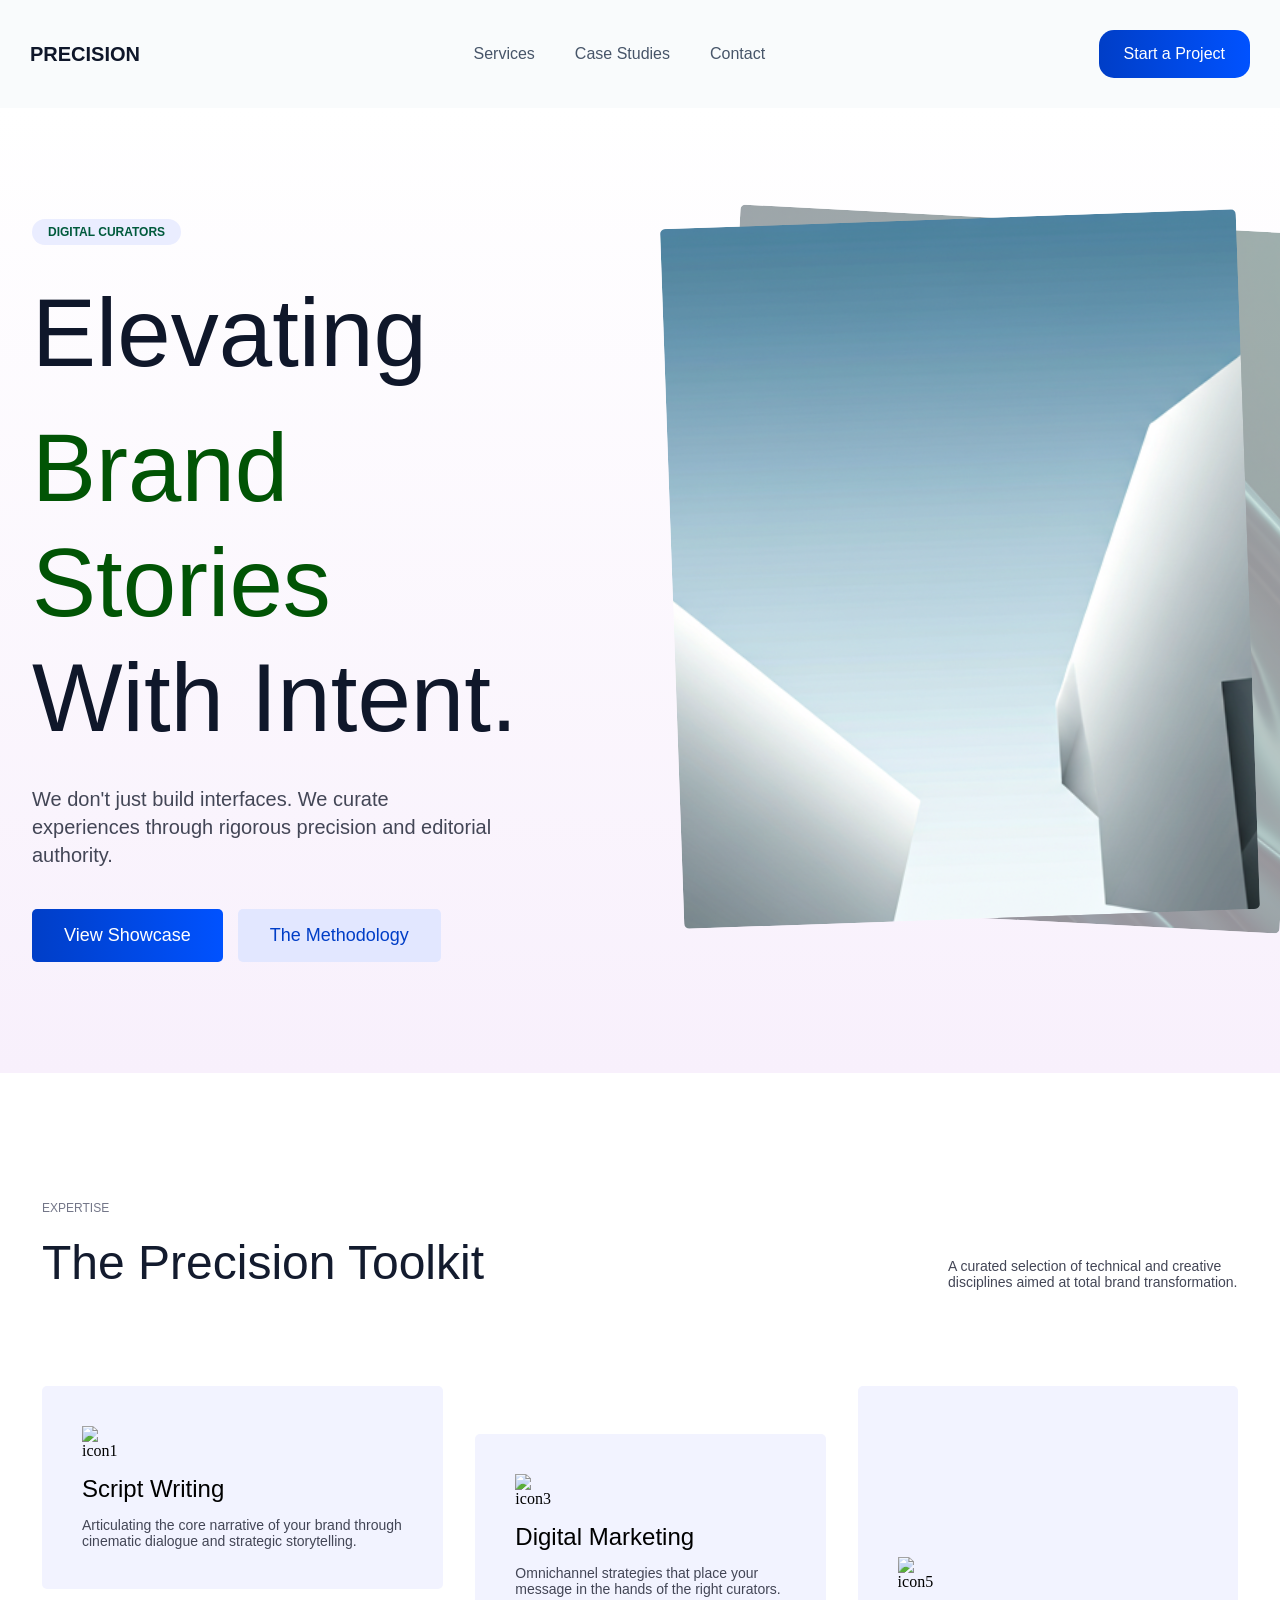
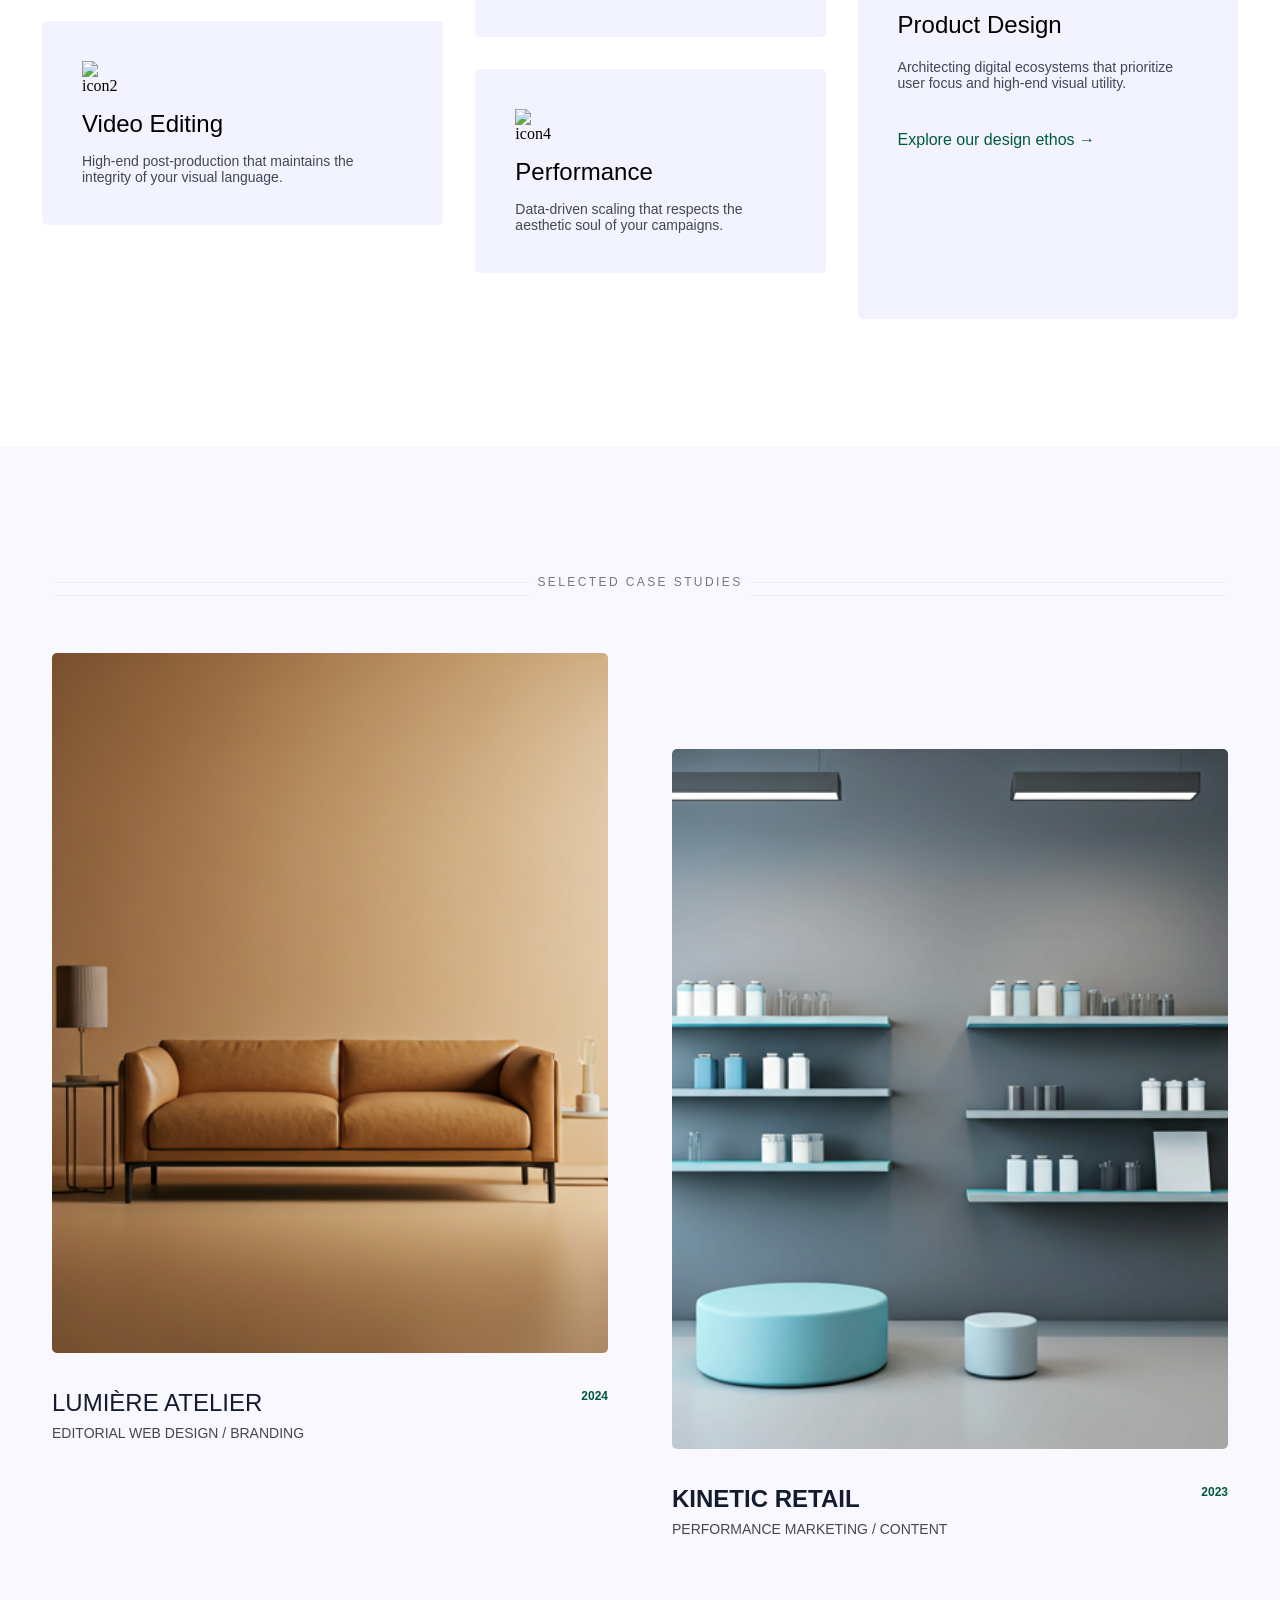
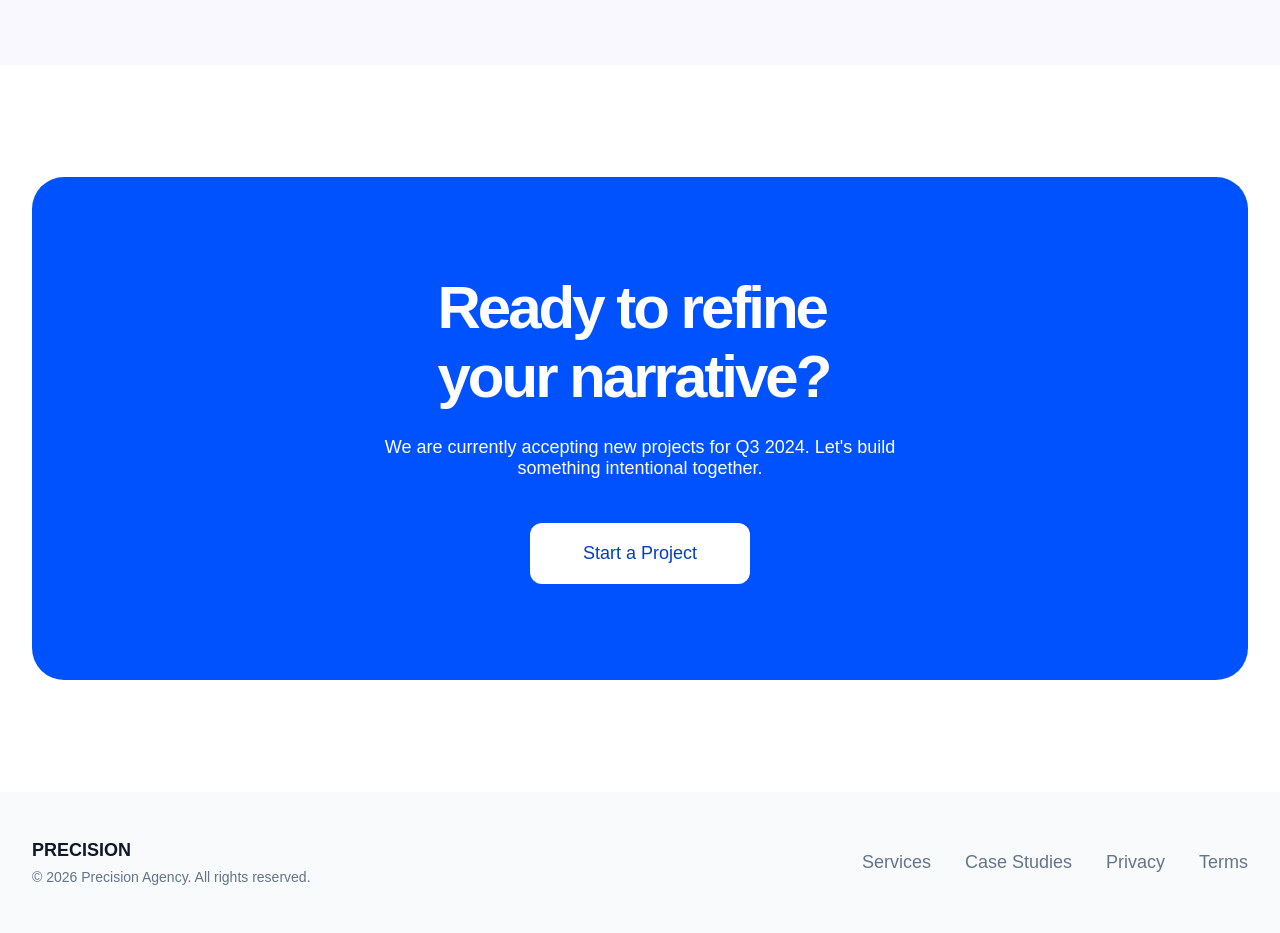
==== index.html @ 5e7b875f "Commit remaining page updates" ====
<!DOCTYPE html>
<html lang="en">

<head>
    <meta charset="UTF-8">
    <meta name="viewport" content="width=device-width, initial-scale=1.0">
    <link rel="stylesheet" href="style.css">
    <link rel="stylesheet" href="https://fonts.google.com/share?selection.family=Manrope:wght@200..800">
    <link rel="stylesheet"
        href="https://fonts.google.com/share?selection.family=Inter:ital,opsz,wght@0,14..32,100..900;1,14..32,100..900|Manrope:wght@200..800">
    <title>Precision</title>
</head>

<body>
    <div class="topnavbar">
        <div class="nav-container1">
            PRECISION
        </div>
        <div class="nav-container2">
            <a href="services-overview.html">Services</a>
            <a href="case-studies.html">Case Studies</a>
            <a href="contact-us.html">Contact</a>
        </div>
        <div class="nav-button">
            Start a Project
        </div>
    </div>
    <div class="main">
        <div class="main-container1">
            <div class="main-container1-1">
                <div class="container1-1-subtopic1">
                    DIGITAL CURATORS
                </div>
                <div class="container1-1-subtopic2">
                    Elevating <p>Brand Stories</p> With Intent.
                </div>
                <div class="container1-1-subtopic3">
                    We don't just build interfaces. We curate experiences through rigorous precision and editorial
                    authority.
                </div>
                <div class="container1-1-subtopic4">
                    <div class="container1-1-button1">
                        View Showcase
                    </div>
                    <div class="container1-1-button2">
                        The Methodology
                    </div>
                </div>
            </div>
            <div class="main-container1-2">
                <img src="images/homepage-img/image2.png" alt="Description of the image" class="container1-2-image1">
                <img src="images/homepage-img/image1.png" alt="Description of the image" class="container1-2-image2">
            </div>
        </div>
        <div class="main-container2">
            <div class="main-container2-1">
                <div class="main-container2-1-1">
                    <div class="main-container2-1-1-subtopic1">
                        EXPERTISE
                    </div>
                    <div class="main-container2-1-1-subtopic2">
                        The Precision Toolkit
                    </div>
                </div>
                <div class="main-container2-1-2">
                    A curated selection of technical and creative
                    disciplines aimed at total brand transformation.
                </div>
            </div>
            <div class="main-container2-2">
                <div class="main-container2-2-column1">
                    <div class="main-container2-2-column1-1">
                        <div class="container2-2-icon">
                            <img src="images/homepage-img/icons/icon1.png" alt="icon1">
                        </div>
                        <div class="container2-2-heading">
                            Script Writing
                        </div>
                        <div class="container2-2-description">
                            Articulating the core narrative of your brand through cinematic dialogue and strategic
                            storytelling.
                        </div>
                    </div>
                    <div class="main-container2-2-column1-2">
                        <div class="container2-2-icon">
                            <img src="images/homepage-img/icons/icon2.png" alt="icon2">
                        </div>
                        <div class="container2-2-heading">
                            Video Editing
                        </div>
                        <div class="container2-2-description">
                            High-end post-production that maintains the integrity of your visual language.
                        </div>
                    </div>
                </div>
                <div class="main-container2-2-column2">
                    <div class="main-container2-2-column2-1">
                        <div class="container2-2-icon">
                            <img src="images/homepage-img/icons/icon3.png" alt="icon3">
                        </div>
                        <div class="container2-2-heading">
                            Digital Marketing
                        </div>
                        <div class="container2-2-description">
                            Omnichannel strategies that place your message in the hands of the right curators.
                        </div>
                    </div>
                    <div class="main-container2-2-column2-2">
                        <div class="container2-2-icon">
                            <img src="images/homepage-img/icons/icon4.png" alt="icon4">
                        </div>
                        <div class="container2-2-heading">
                            Performance
                        </div>
                        <div class="container2-2-description">
                            Data-driven scaling that respects the aesthetic soul of your campaigns.
                        </div>
                    </div>
                </div>
                <div class="main-container2-2-column3">
                    <div class="container2-2-icon">
                        <img src="images/homepage-img/icons/icon5.png" alt="icon5">
                    </div>
                    <div class="container2-2-heading">
                        Product Design
                    </div>
                    <div class="container2-2-description">
                        Architecting digital ecosystems that prioritize user focus and high-end visual utility.
                    </div>
                    <div class="container2-2-link">
                        Explore our design ethos →
                    </div>
                </div>
            </div>
        </div>
        <div class="main-container3">
            <div class="main-container3-1">
                <div class="main-container3-1-divider">
                    <img src="images/homepage-img/Horizontal Divider.png" alt="divider">
                </div>
                <div class="main-container3-1-subtopic1">
                    SELECTED CASE STUDIES
                </div>
                <div class="main-container3-1-divider">
                    <img src="images/homepage-img/Horizontal Divider.png" alt="divider">
                </div>
            </div>
            <div class="main-container3-2">
                <div class="main-container3-2-subtopic1">
                    <div class="container3-2-subtopic1-1">
                        <img src="images/homepage-img/image3.png" alt="image3">
                    </div>
                    <div class="container3-2-subtopic1-2">
                        <div class="con3-2-subtopic1-2-1">
                            <div class="con3-2-subtopic1-2-1-1">
                                LUMIÈRE ATELIER
                            </div>
                            <div class="con3-2-subtopic1-2-1-2">
                                EDITORIAL WEB DESIGN / BRANDING
                            </div>
                        </div>
                        <div class="con3-2-subtopic1-2-2">
                            2024
                        </div>
                    </div>
                </div>
                <div class="main-container3-2-subtopic2">
                    <div class="container3-2-subtopic2-1">
                        <img src="images/homepage-img/image4.png" alt="images4">
                    </div>
                    <div class="container3-2-subtopic2-2">
                        <div class="con3-2-subtopic2-2-1">
                            <div class="con3-2-subtopic2-2-1-1">
                                KINETIC RETAIL
                            </div>
                            <div class="con3-2-subtopic2-2-1-2">
                                PERFORMANCE MARKETING / CONTENT
                            </div>
                        </div>
                        <div class="con3-2-subtopic2-2-2">
                            2023
                        </div>
                    </div>
                </div>
            </div>
        </div>
        <div class="main-container4">
            <div class="main-container4-1">
                <div class="main-container4-1-heading">
                    Ready to refine your narrative?
                </div>
                <div class="main-container4-1-description">
                    We are currently accepting new projects for Q3 2024. Let's build something intentional together.
                </div>
                <div class="main-container4-1-button">
                    Start a Project
                </div>
            </div>
        </div>
    </div>
    <div class="footer">
        <div class="footer1">
            <div class="footer1-heading">
                PRECISION
            </div>
            <div class="footer1-description">
                © 2026 Precision Agency. All rights reserved.
            </div>
        </div>
        <div class="footer2">
            <a href="services-overview.html">Services</a>
            <a href="case-studies.html">Case Studies</a>
            <a href="#">Privacy</a>
            <a href="#">Terms</a>
        </div>
    </div>
</body>

</html>
---- style.css ----
* {
    margin: 0;
    padding: 0;
}

/* navbar */
.topnavbar {
    width: 100%;
    height: auto;
    display: flex;
    justify-content: space-between;
    align-items: center;
    padding: 30px;
    box-sizing: border-box;
    background-color: #F8FAFCCC;
}

.nav-container1 {
    font-size: 20px;
    font-family: Manrope, sans-serif;
    font-weight: 700;
    font-style: normal;
    color: #0F172A;
}

.nav-container2 {
    display: flex;
    gap: 40px;
    justify-content: center;
    align-items: center;
    font-family: inter, sans-serif;
    font-weight: 400;
}

.nav-container2 a {
    font-size: 16px;
    text-decoration: none;
    color: #475569;
}

.nav-button {
    padding: 15px 25px;
    background: linear-gradient(to right, #003EC7, #0052FF);
    color: white;
    border: none;
    border-radius: 15px;
    font-weight: 500;
    font-size: 16px;
    font-family: manrope, sans-serif;
    cursor: pointer;
}

/* MAIN */
/* MAIN CONTAINER1 */

.main-container1 {
    width: 100%;
    height: auto;
    display: flex;
    padding: 110.5px 32px;
    box-sizing: border-box;
    gap: 64px;
    background: linear-gradient(to bottom, #ffffff, #f8f0fc);
}

/* MAIN CONTAINER1-1 */
.main-container1-1 {
    display: flex;
    flex-direction: column;
    gap: 30px;
    width: 50%;
}

.container1-1-subtopic1 {
    font-size: 12px;
    font-weight: 700;
    font-family: inter, sans-serif;
    color: #005A3C;
    background-color: #EAEDFF;
    padding: 6px 16px;
    border-radius: 45px;
    width: fit-content;
}

.container1-1-subtopic2 {
    font-size: 96px;
    font-weight: 400;
    font-family: manrope, sans-serif;
    color: #0F172A;
    line-height: 1.2;
}

.container1-1-subtopic2>p {
    font-size: 96px;
    font-weight: 400;
    font-family: inter, sans-serif;
    color: #015405;
    margin-top: 20px;
    word-spacing: 100px;
}

.container1-1-subtopic3 {
    font-size: 20px;
    font-weight: 400;
    font-family: inter, sans-serif;
    color: #434656;
    width: 80%;
    line-height: 28px;
}

.container1-1-subtopic4 {
    display: flex;
    gap: 15px;
    margin-top: 10px;
}

.container1-1-button1 {
    padding: 16px 32px;
    background: linear-gradient(to right, #003EC7, #0052FF);
    color: white;
    border: none;
    border-radius: 5px;
    font-weight: 500;
    font-size: 18px;
    font-family: manrope, sans-serif;
    cursor: pointer;
}

.container1-1-button2 {
    padding: 16px 32px;
    background-color: #E2E7FF;
    color: #003EC7;
    font-size: 18px;
    font-weight: 500;
    font-family: manrope, sans-serif;
    border-radius: 5px;
    cursor: pointer;
}

/* MAIN CONTAINER1-2 */
.main-container1-2 {
    width: 50%;
    display: grid;
}

.main-container1-2>img {
    grid-area: 1 / 1;
    width: 100%;
    max-width: 576px;
    height: 700px;
    border-radius: 5px;
    object-fit: cover;
}

.container1-2-image1 {
    z-index: 2;
    transform: rotate(-2deg);
}

.container1-2-image2 {
    z-index: 1;
    transform: translateX(50px) rotate(3deg);
    opacity: 0.4;
}

/* MAIN CONTAINER2 */
.main-container2 {
    margin: 128px 42px;
    box-sizing: border-box;
    display: flex;
    flex-direction: column;
    gap: 96px;
}

/* MAIN CONTAINER2-1 */

.main-container2-1 {
    display: flex;
    justify-content: space-between;
    align-items: end;

}

.main-container2-1-1 {
    display: flex;
    flex-direction: column;
    gap: 20px;
}

.main-container2-1-1-subtopic1 {
    font-size: 12px;
    font-weight: 400;
    font-family: inter, sans-serif;
    color: #737688;
    width: fit-content;
}

.main-container2-1-1-subtopic2 {
    font-size: 48px;
    font-weight: 500;
    font-family: manrope, sans-serif;
    color: #131B2E;
}

.main-container2-1-2 {
    width: 290px;
    font-size: 14px;
    font-weight: 400;
    font-family: inter, sans-serif;
    color: #434656;

}

/* MAIN CONTAINER2-2 */

.main-container2-2 {
    display: flex;
    justify-content: space-evenly;
    gap: 32px;

}

.main-container2-2-column1 {
    padding-bottom: 25.25px;
    display: flex;
    flex-direction: column;
    gap: 32px;
}

.main-container2-2-column1-1 {
    display: flex;
    flex-direction: column;
    gap: 14.8px;
    background-color: #F2F3FF;
    padding: 40px;
    border-radius: 5px;
}

.main-container2-2-column1-2 {
    display: flex;
    flex-direction: column;
    gap: 14.8px;
    background-color: #F2F3FF;
    padding: 40px;
    border-radius: 5px;
}

.main-container2-2-column2 {
    padding-top: 48px;
    display: flex;
    flex-direction: column;
    gap: 32px;
}

.main-container2-2-column2-1 {
    display: flex;
    flex-direction: column;
    gap: 14.8px;
    background-color: #F2F3FF;
    padding: 40px;
    border-radius: 5px;
}

.main-container2-2-column2-2 {
    display: flex;
    flex-direction: column;
    gap: 14.8px;
    background-color: #F2F3FF;
    padding: 40px;
    border-radius: 5px;
}

.main-container2-2-column3 {
    display: flex;
    flex-direction: column;
    background: #F2F3FF;
    padding: 170.75px 40px;
    gap: 20px;
    border-radius: 5px;
}

.container2-2-icon {
    width: 24px;
}

.container2-2-heading {
    font-size: 24px;
    font-weight: 400;
    font-family: manrope, sans-serif;
}

.container2-2-description {
    font-size: 14px;
    font-weight: 400;
    font-family: inter, sans-serif;
    color: #434656;
}

.container2-2-link {
    padding-top: 20px;
    font-size: 16px;
    font-weight: 400;
    font-family: inter, sans-serif;
    color: #005A3C;
}

/* MAIN CONTAINER3 */

.main-container3 {
    display: flex;
    flex-direction: column;
    gap: 64px;
    padding: 128px 52px;
    background-color: #FAF8FF;
}

/* MAIN CONTAINER3-1 */

.main-container3-1 {
    display: flex;
    justify-content: space-around;
    align-items: center;
}

.main-container3-1-divider {
    background: #C3C5D933;
    height: 1px;
}

.main-container3-1-subtopic1 {
    font-size: 12px;
    font-weight: 400px;
    font-family: inter, sans-serif;
    letter-spacing: 2.4px;
    color: #737688;

}

/* MAIN CONTAINER3-2 */

.main-container3-2 {
    display: flex;
    justify-content: space-between;
}

.main-container3-2-subtopic1 {
    display: flex;
    flex-direction: column;
    gap: 32px;
}

.container3-2-subtopic1-1 > img{
    height: 700px;
    width: 556px;
    object-fit: cover;
    border-radius: 5px;
}

.container3-2-subtopic1-2 {
    display: flex;
    justify-content: space-between;
}

.con3-2-subtopic1-2-1 {
    display: flex;
    flex-direction: column;
    gap: 8px;
}

.con3-2-subtopic1-2-1-1 {
    font-size: 24px;
    font-weight: 400;
    font-family: manrope, sans-serif;
    color: #131B2E;
}

.con3-2-subtopic1-2-1-2 {
    font-size: 14px;
    font-weight: 400;
    font-family: inter, sans-serif;
    color: #434656;
}

.con3-2-subtopic1-2-2 {
    font-size: 12px;
    font-weight: 700;
    font-family: inter, sans-serif;
    color: #005A3C;

}

/* subtopic2 */

.main-container3-2-subtopic2 {
    display: flex;
    flex-direction: column;
    gap: 32px;
    padding-top: 96px;
}

.container3-2-subtopic2-1 > img{
    height: 700px;
    width: 556px;
    object-fit: cover;
    border-radius: 5px;
}

.container3-2-subtopic2-2 {
    display: flex;
    justify-content: space-between;
}

.con3-2-subtopic2-2-1 {
    display: flex;
    flex-direction: column;
    gap: 8px;
}

.con3-2-subtopic2-2-1-1 {
    font-size: 24px;
    font-weight: 800;
    font-family: manrope, sans-serif;
    color: #131B2E;
}

.con3-2-subtopic2-2-1-2 {
    font-size: 14px;
    font-weight: 400;
    font-family: inter, sans-serif;
    color: #434656;
}

.con3-2-subtopic2-2-2 {
    font-size: 12px;
    font-weight: 700;
    font-family: inter, sans-serif;
    color: #005A3C;

}

/* MAIN CONTAINER4 */

.main-container4{
    padding: 112px 32px ;
}

.main-container4-1{
    display:flex;
    flex-direction: column;
    align-items: center;
    padding: 96px;
    background-color: #0052FF;
    border-radius: 32px;
    gap: 32px;
}

.main-container4-1-heading{
    font-size: 60px;
    font-family: manrope, sans-serif;
    font-weight: 800;
    letter-spacing: -3px;
    color: #FFFFFF;
    height: 120px;
    width: 405px;
}

.main-container4-1-description{
    font-size: 18px;
    font-family: inter, sans-serif;
    font-weight: 400;
    width: 550.05px;
    text-align: center;
    color: #ffffff;
    padding: 12px;
}

.main-container4-1-button{
    font-size: 18px;
    font-family: manrope , sans-serif;
    font-weight: 500;
    width: 140.39px;
    text-align: center;
    color: #003EC7;
    border-radius: 12px;
    padding: 20px 40px;
    background-color: #ffffff;
}

/* footer */

.footer{
    display: flex;
    justify-content: space-between;
    align-items: center;
    padding: 48px 32px;
    background-color: #F8FAFC;
    border: 1px #E2E8F033;
}

.footer1{
    display: flex;
    flex-direction: column;
    gap: 8px;
}

.footer1-heading{
    font-size: 18px;
    font-family: manrope, sans-serif;
    font-weight: 900;
    color: #0F172A;
}

.footer1-description{
    font-size: 14px;
    font-family: inter, sans-serif;
    font-weight: 400;
    color: #64748B;
}

.footer2{
    display: flex;
    flex-direction: row;
    gap: 34px;
}

.footer2 > a{
    text-decoration: none;
    cursor: pointer;
    color: #64748B;
    font-size: 18px;
    font-weight: 400px;
    font-family: inter, sans-serif;
}
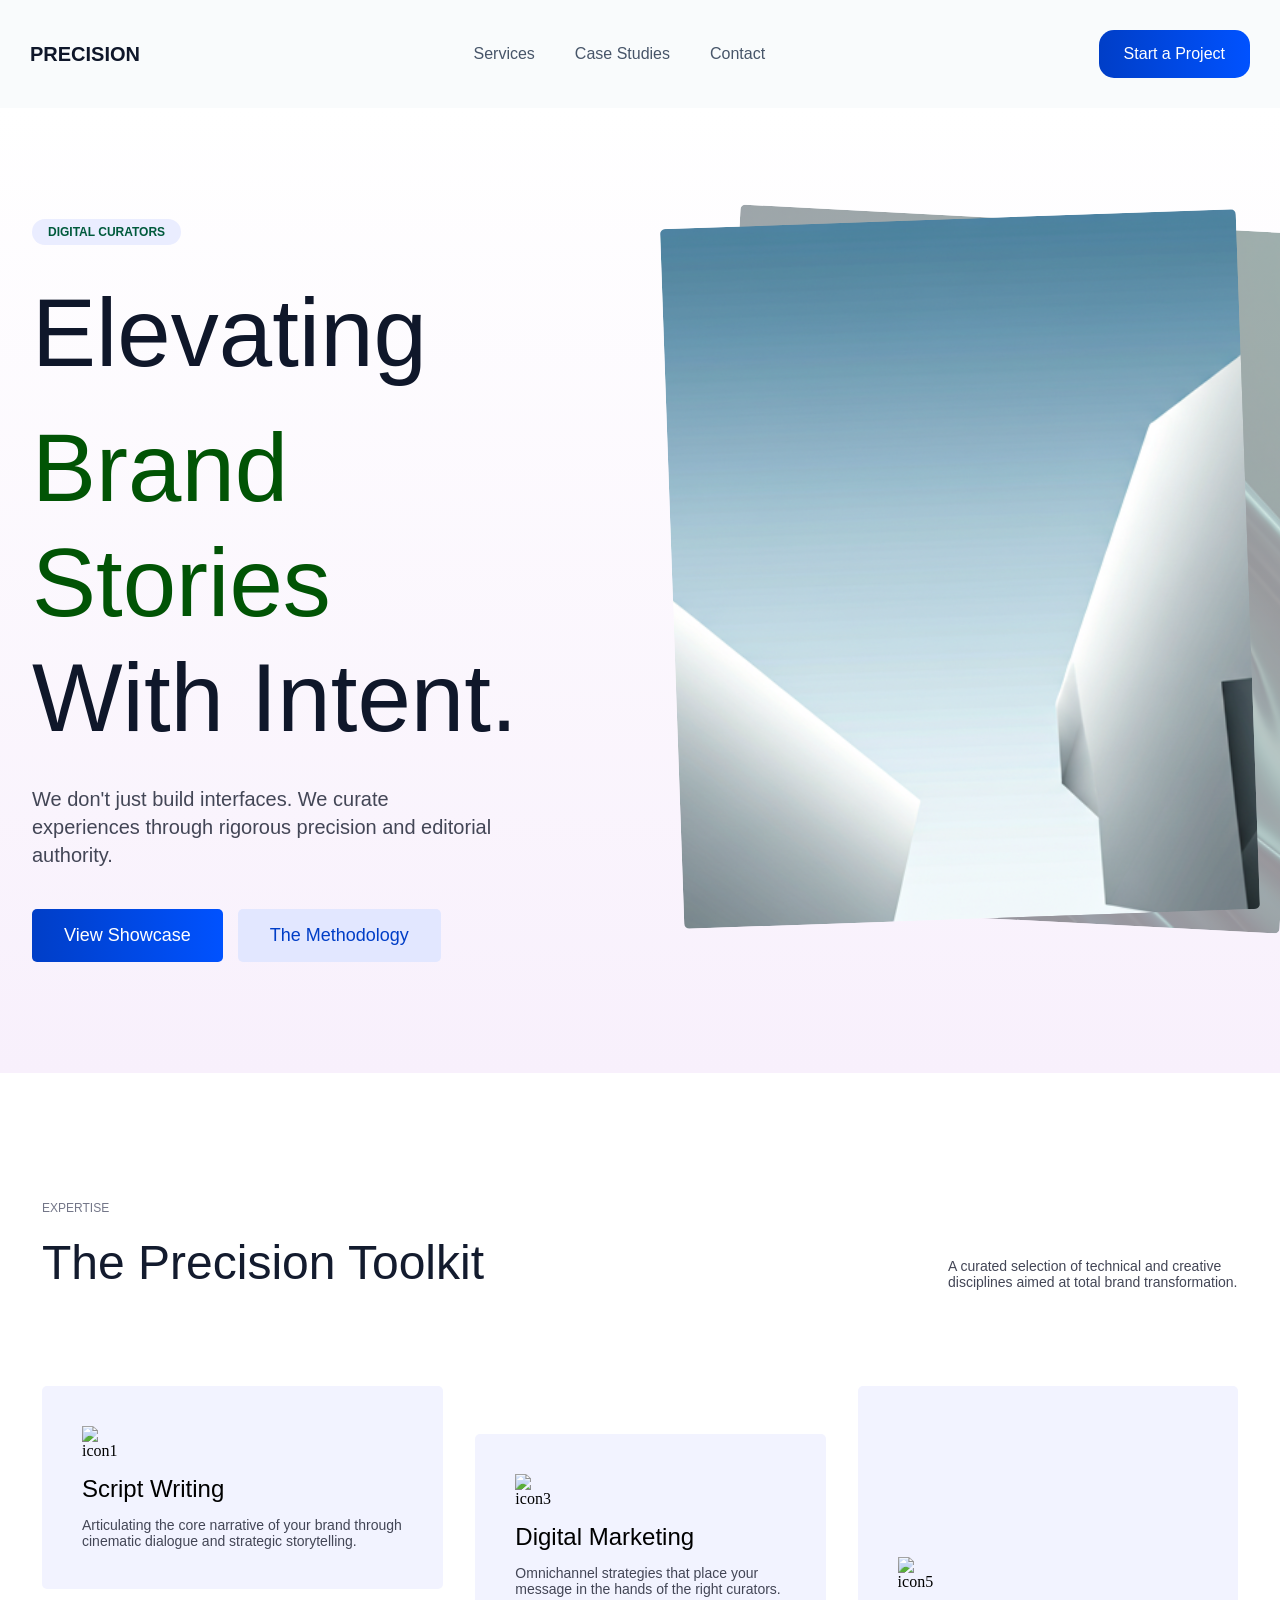
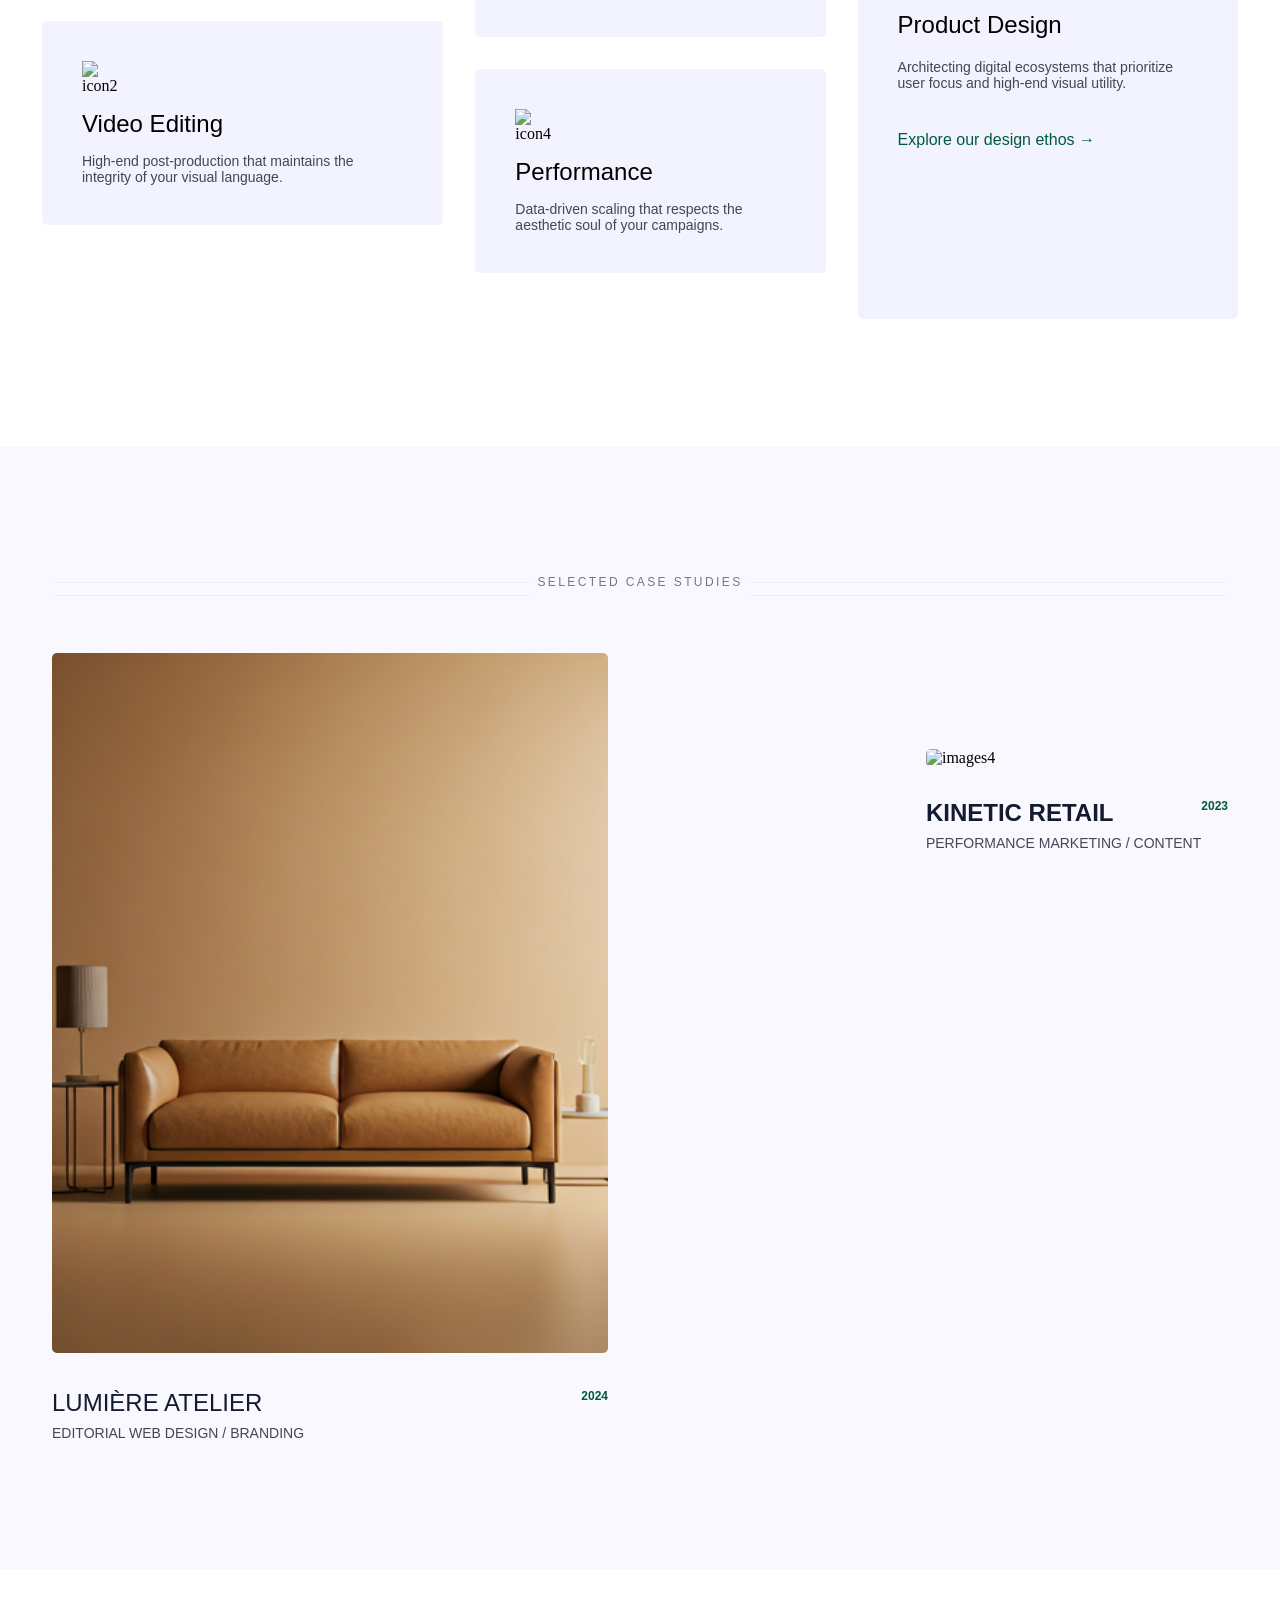
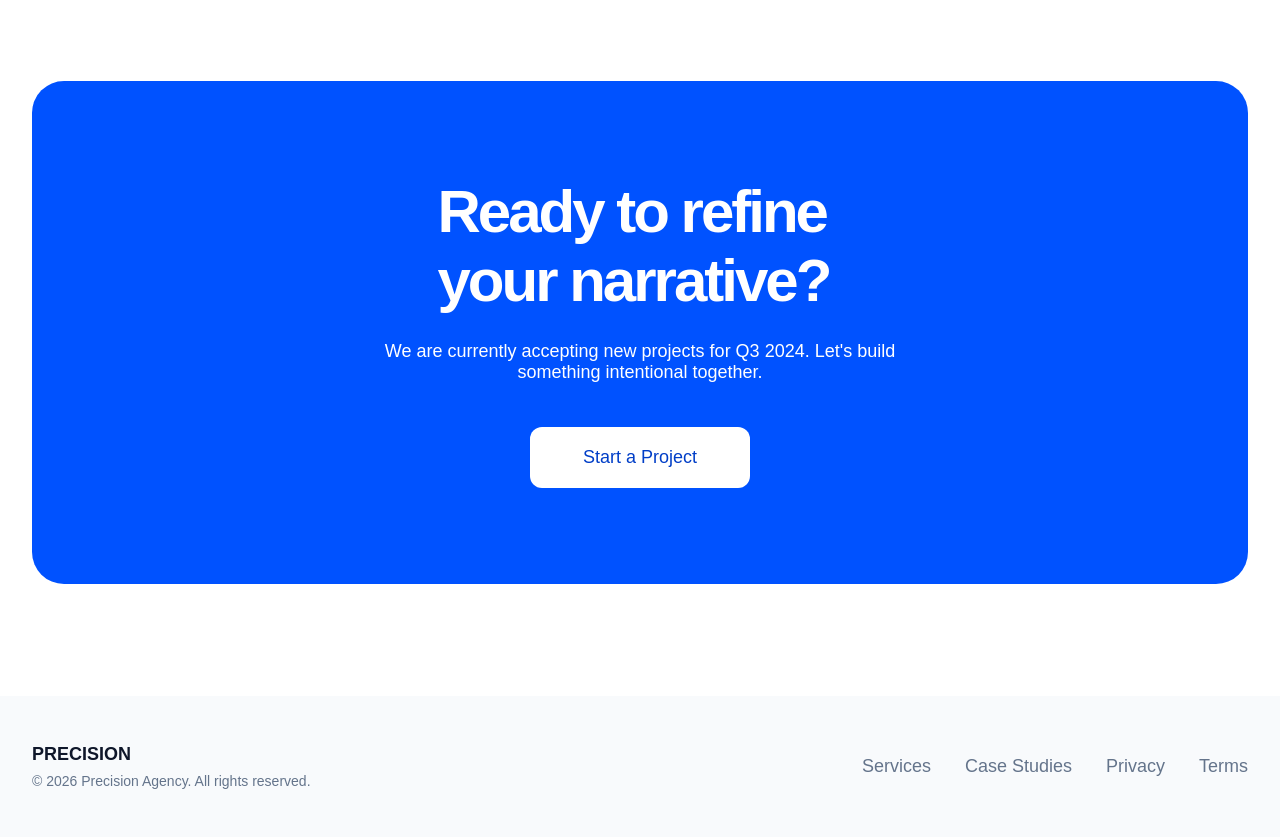
==== commit 4eab3e99: "path correction" ====
--- a/index.html
+++ b/index.html
@@ -17,9 +17,9 @@
             PRECISION
         </div>
         <div class="nav-container2">
-            <a href="services-overview.html">Services</a>
-            <a href="case-studies.html">Case Studies</a>
-            <a href="contact-us.html">Contact</a>
+            <a href="assests/services-overview.html">Services</a>
+            <a href="assests/case-studies.html">Case Studies</a>
+            <a href="assests/contact-us.html">Contact</a>
         </div>
         <div class="nav-button">
             Start a Project
@@ -166,7 +166,7 @@
                 </div>
                 <div class="main-container3-2-subtopic2">
                     <div class="container3-2-subtopic2-1">
-                        <img src="images/homepage-img/image4.png" alt="images4">
+                        <img src="cimages/homepage-img/image4.png" alt="images4">
                     </div>
                     <div class="container3-2-subtopic2-2">
                         <div class="con3-2-subtopic2-2-1">
@@ -208,8 +208,8 @@
             </div>
         </div>
         <div class="footer2">
-            <a href="services-overview.html">Services</a>
-            <a href="case-studies.html">Case Studies</a>
+            <a href="assests/services-overview.html">Services</a>
+            <a href="assests/case-studies.html">Case Studies</a>
             <a href="#">Privacy</a>
             <a href="#">Terms</a>
         </div>
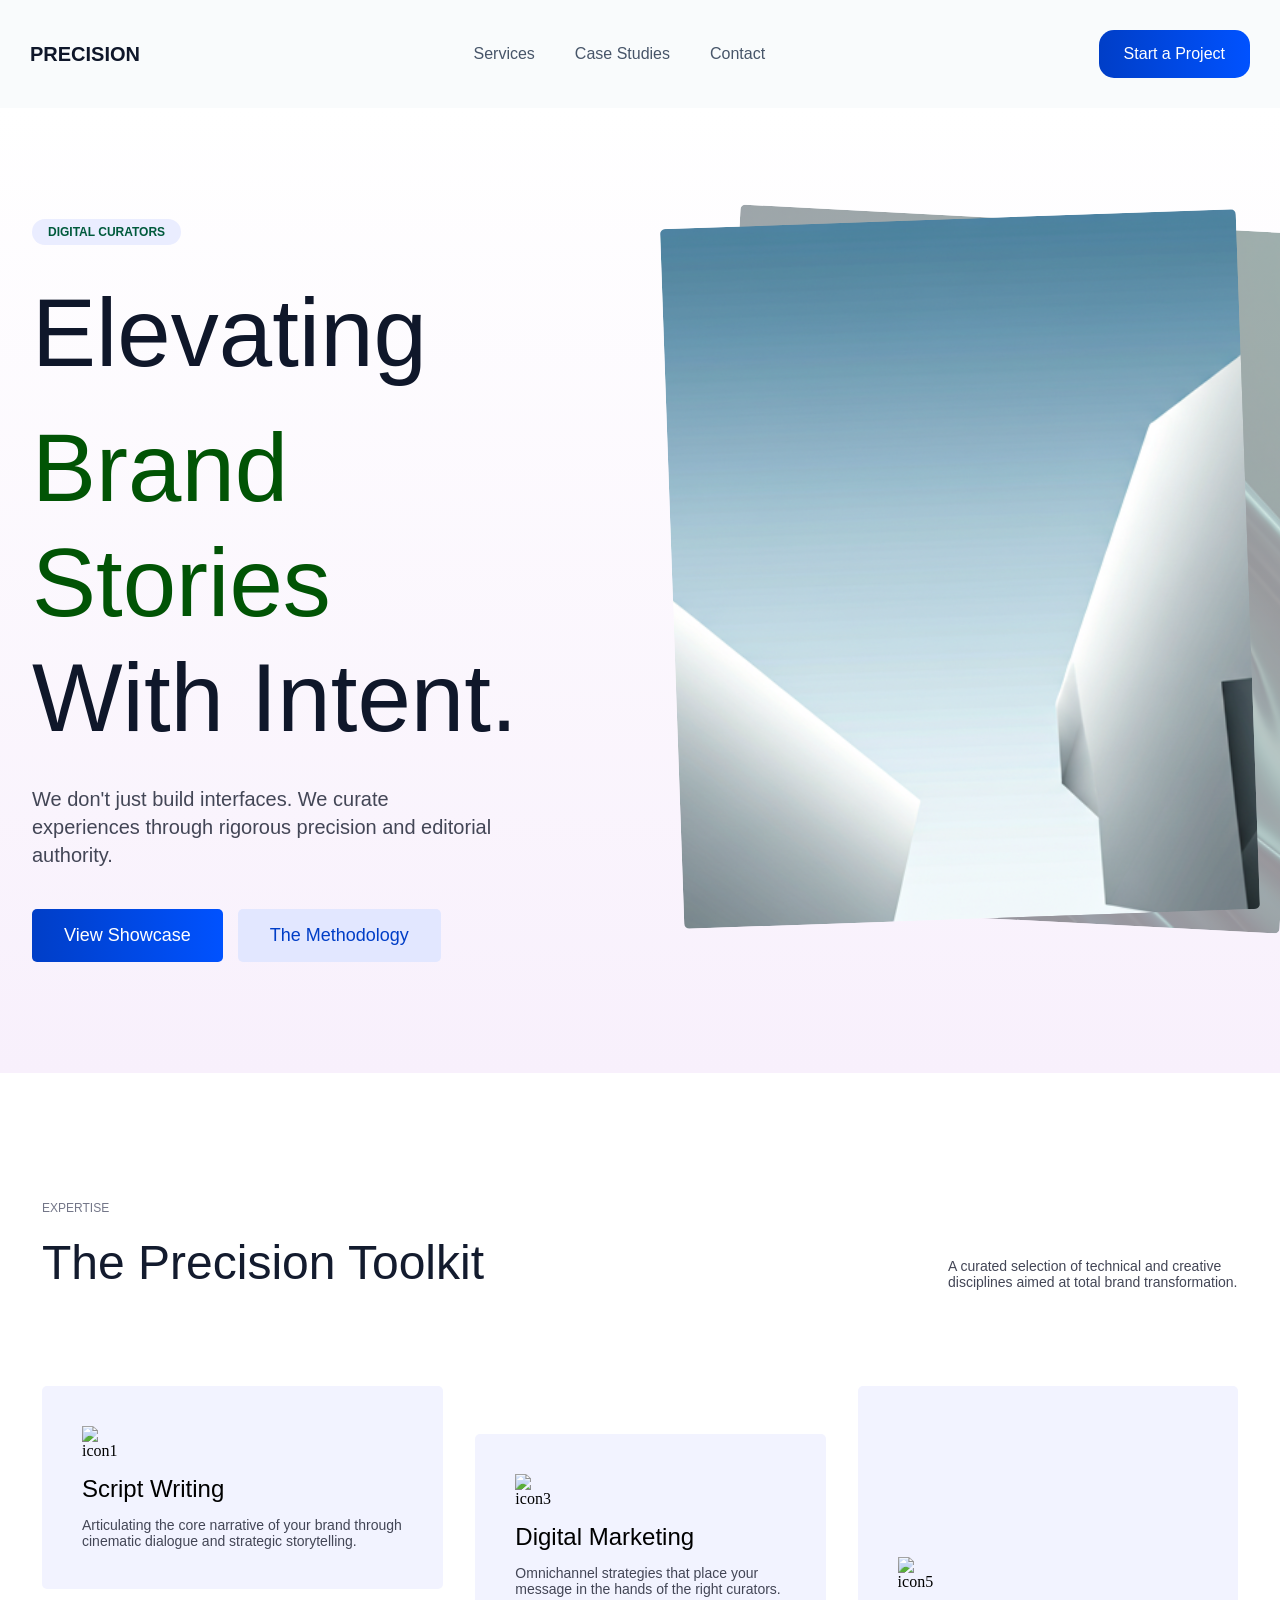
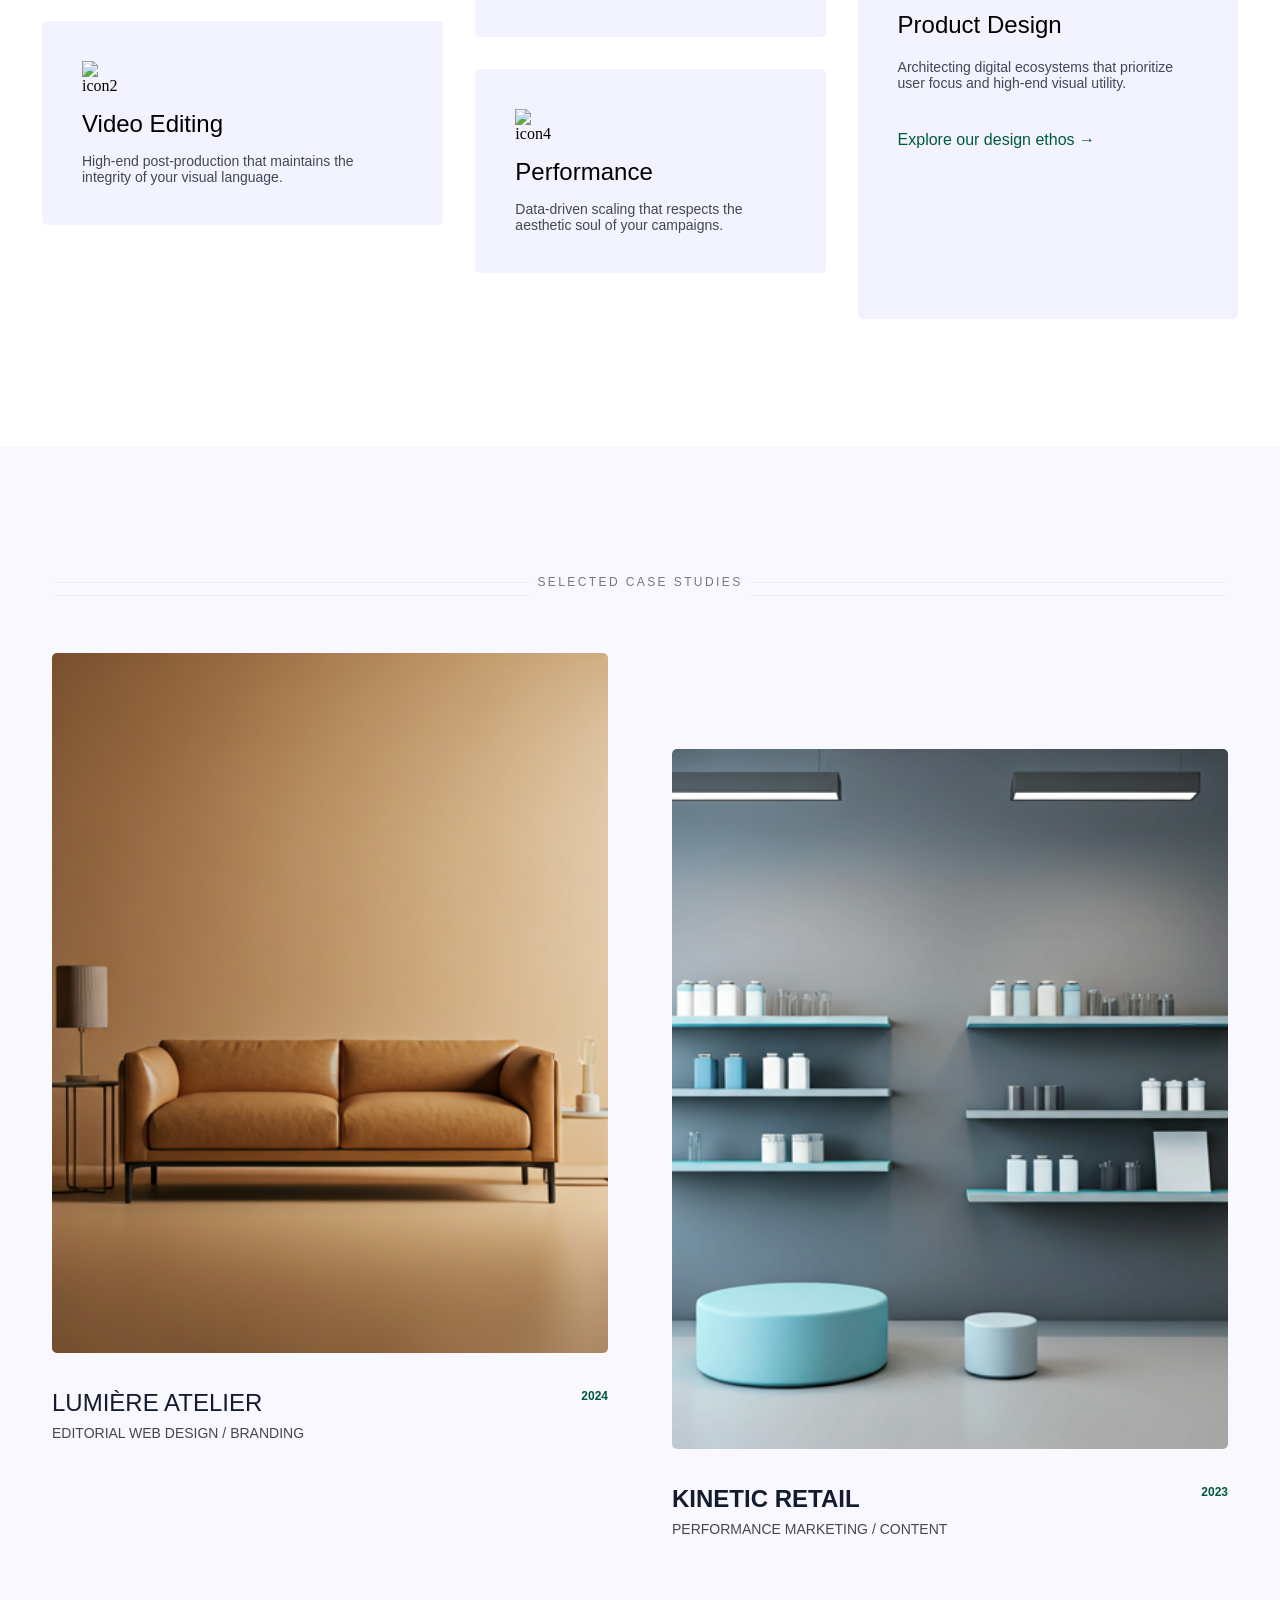
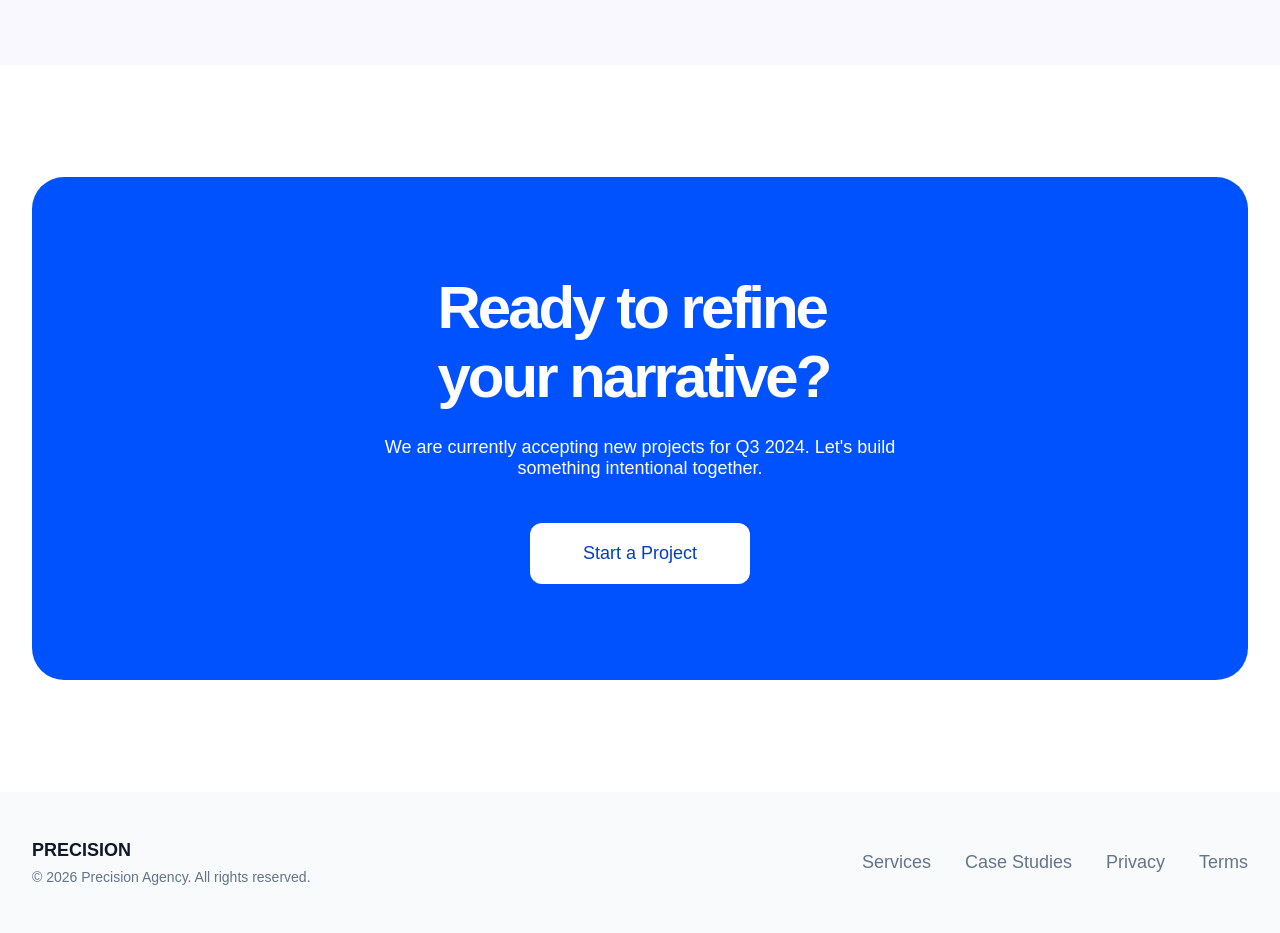
==== commit 10f06dd8: "fixing one error" ====
--- a/index.html
+++ b/index.html
@@ -166,7 +166,7 @@
                 </div>
                 <div class="main-container3-2-subtopic2">
                     <div class="container3-2-subtopic2-1">
-                        <img src="cimages/homepage-img/image4.png" alt="images4">
+                        <img src="images/homepage-img/image4.png" alt="images4">
                     </div>
                     <div class="container3-2-subtopic2-2">
                         <div class="con3-2-subtopic2-2-1">
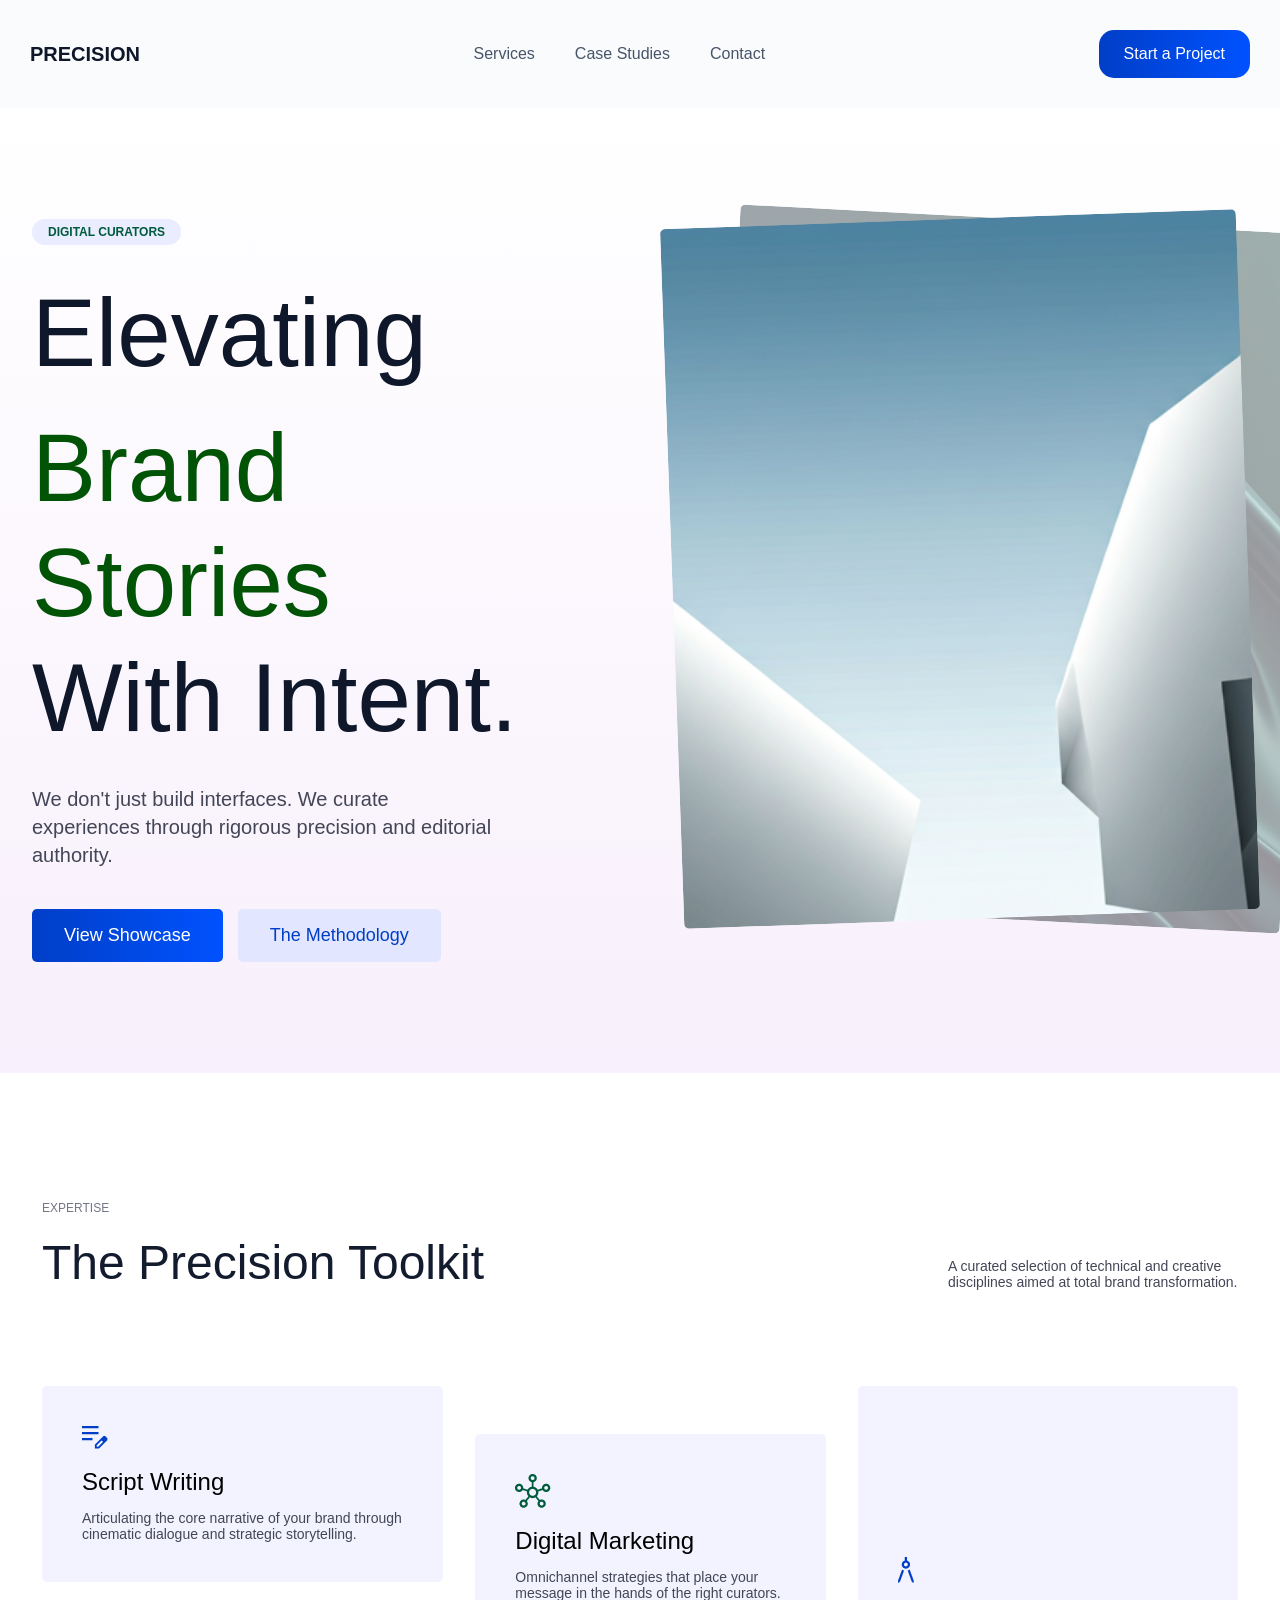
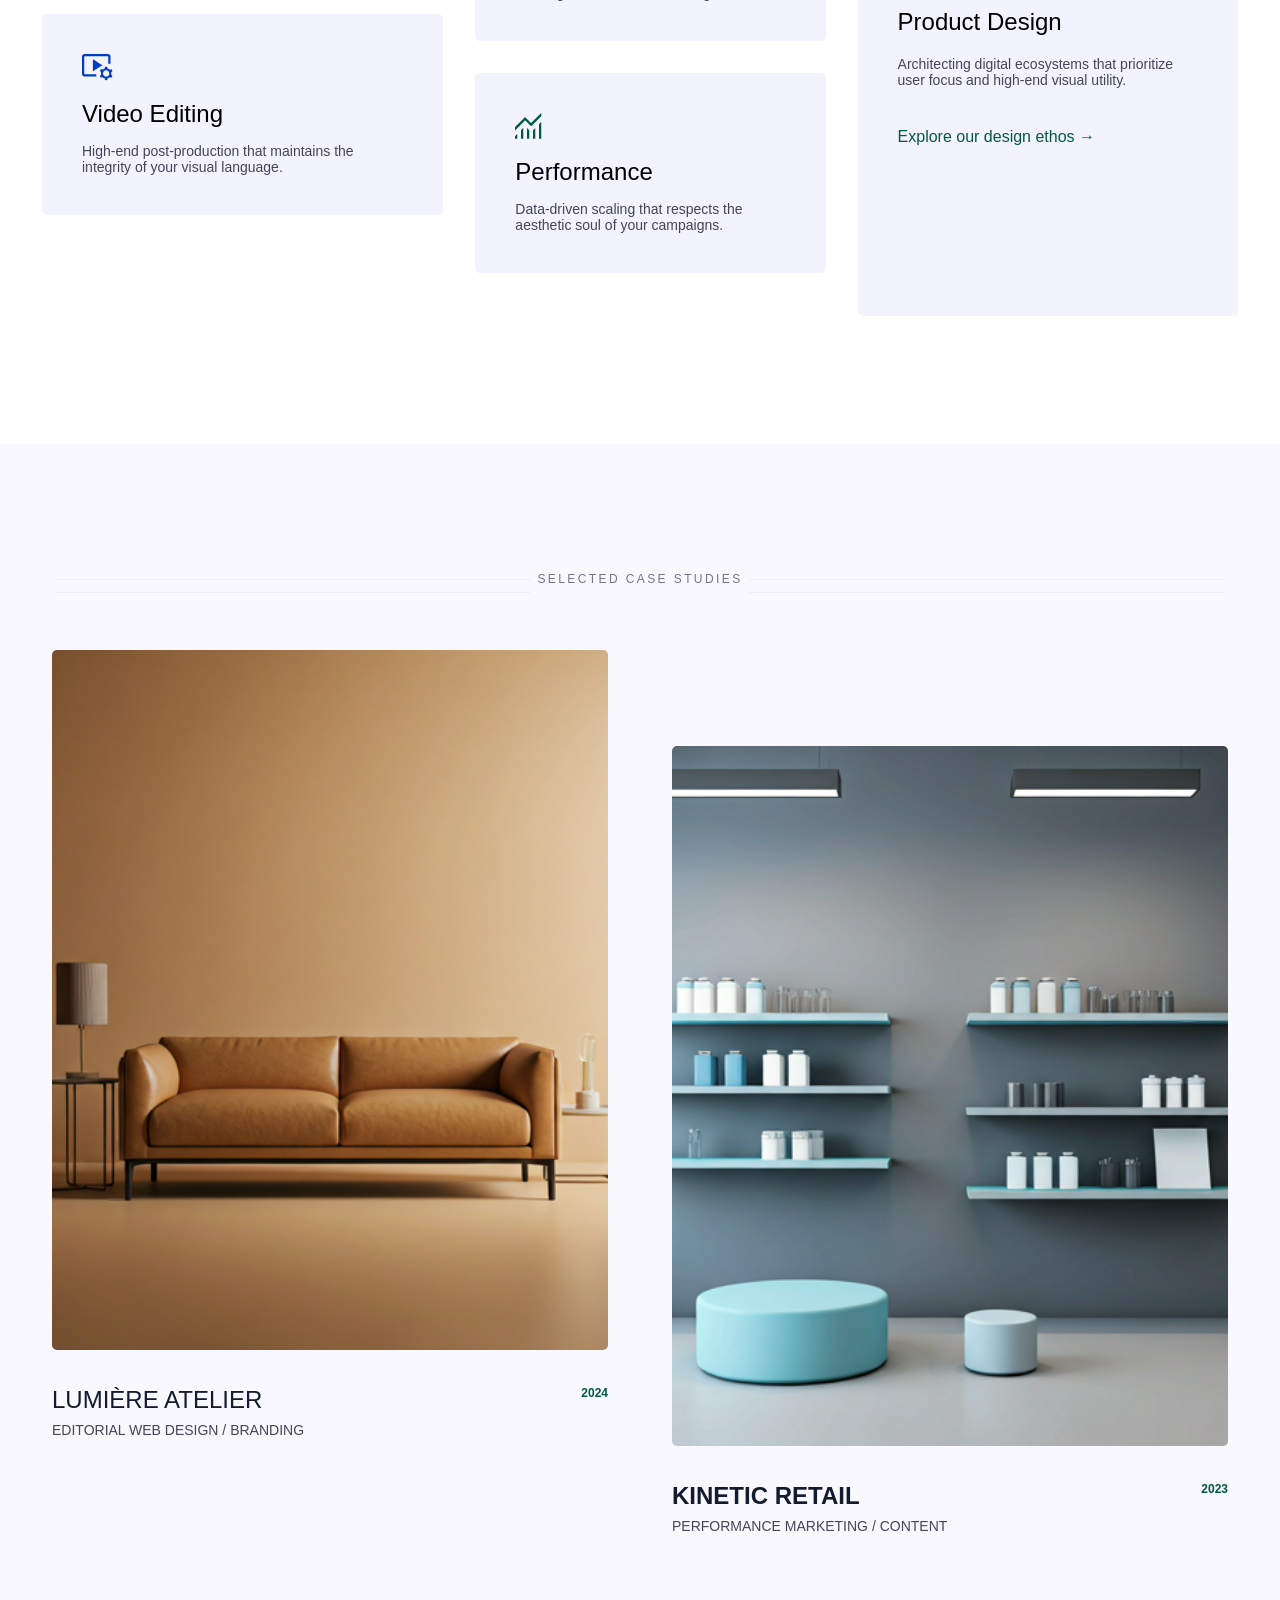
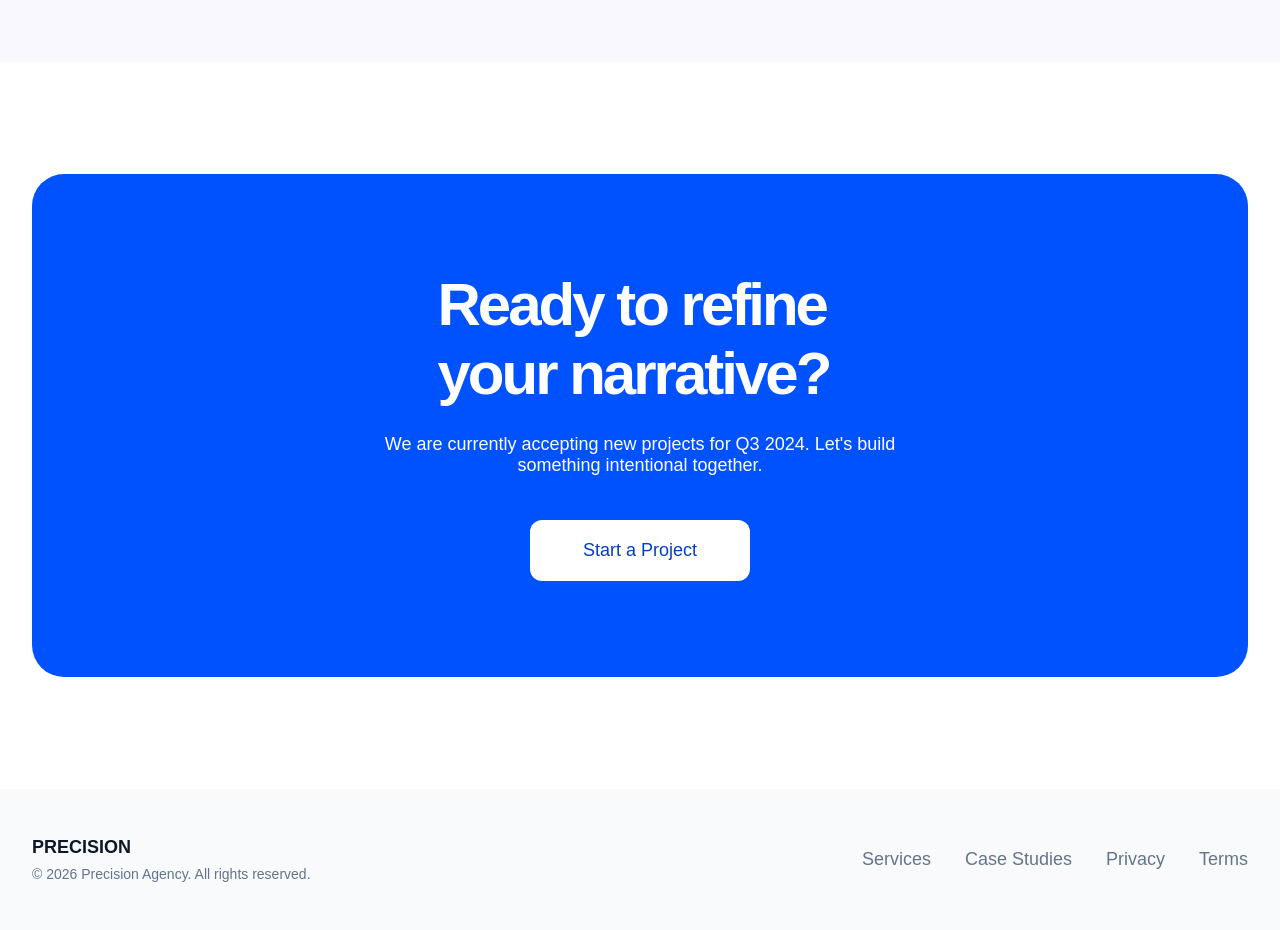
==== commit 4ce82984: "fixing paths" ====
--- a/index.html
+++ b/index.html
@@ -71,7 +71,7 @@
                 <div class="main-container2-2-column1">
                     <div class="main-container2-2-column1-1">
                         <div class="container2-2-icon">
-                            <img src="images/homepage-img/icons/icon1.png" alt="icon1">
+                            <img src="images/homepage-img/icons/Icon1.png" alt="icon1">
                         </div>
                         <div class="container2-2-heading">
                             Script Writing
@@ -83,7 +83,7 @@
                     </div>
                     <div class="main-container2-2-column1-2">
                         <div class="container2-2-icon">
-                            <img src="images/homepage-img/icons/icon2.png" alt="icon2">
+                            <img src="images/homepage-img/icons/Icon2.png" alt="icon2">
                         </div>
                         <div class="container2-2-heading">
                             Video Editing
@@ -96,7 +96,7 @@
                 <div class="main-container2-2-column2">
                     <div class="main-container2-2-column2-1">
                         <div class="container2-2-icon">
-                            <img src="images/homepage-img/icons/icon3.png" alt="icon3">
+                            <img src="images/homepage-img/icons/Icon3.png" alt="icon3">
                         </div>
                         <div class="container2-2-heading">
                             Digital Marketing
@@ -107,7 +107,7 @@
                     </div>
                     <div class="main-container2-2-column2-2">
                         <div class="container2-2-icon">
-                            <img src="images/homepage-img/icons/icon4.png" alt="icon4">
+                            <img src="images/homepage-img/icons/Icon4.png" alt="icon4">
                         </div>
                         <div class="container2-2-heading">
                             Performance
@@ -119,7 +119,7 @@
                 </div>
                 <div class="main-container2-2-column3">
                     <div class="container2-2-icon">
-                        <img src="images/homepage-img/icons/icon5.png" alt="icon5">
+                        <img src="images/homepage-img/icons/Icon5.png" alt="icon5">
                     </div>
                     <div class="container2-2-heading">
                         Product Design
